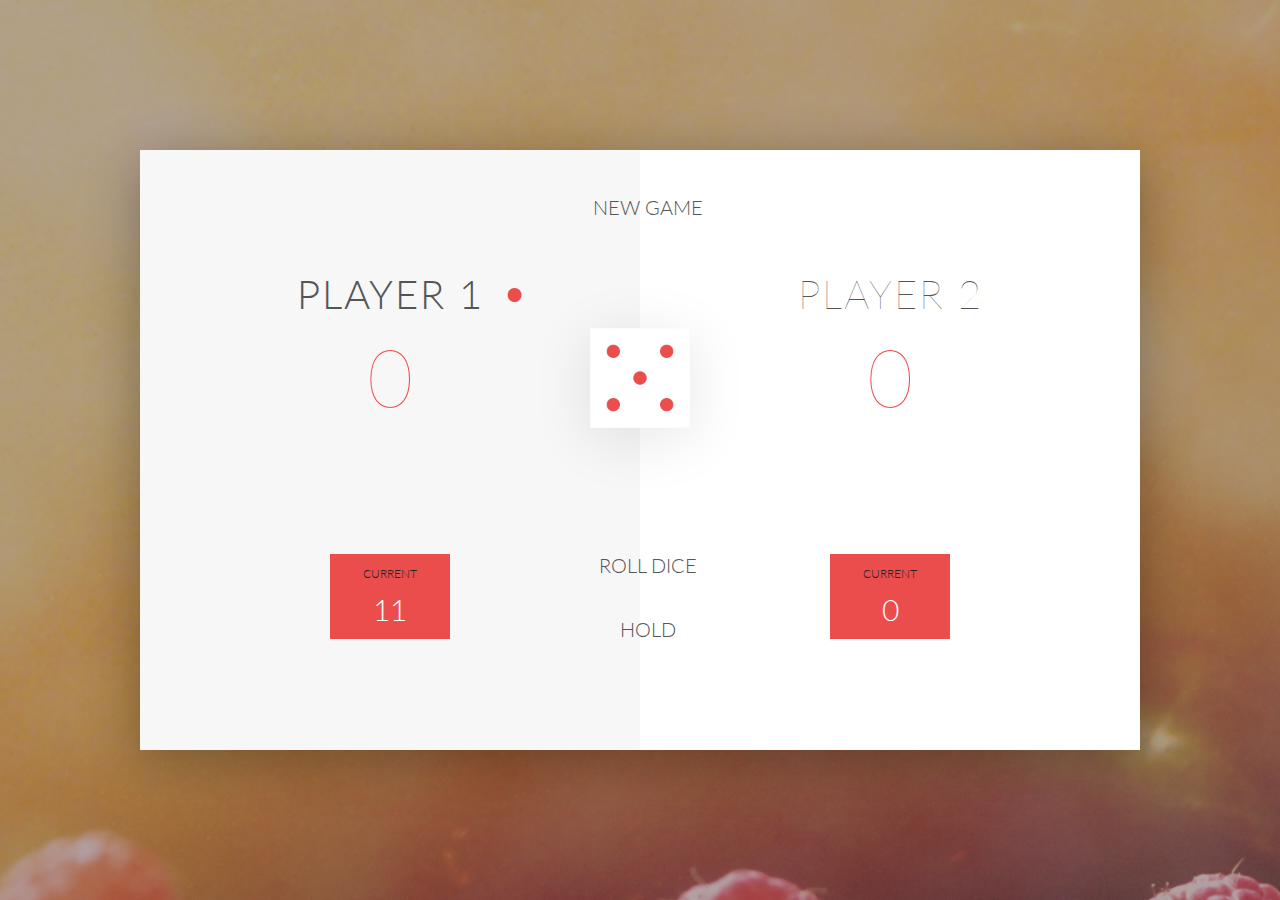
==== starter/index.html @ e44fa2d8 "addded starter file for dice game" ====
<!DOCTYPE html>
<html lang="en">
    <head>
        <meta charset="UTF-8">
        <link href="https://fonts.googleapis.com/css?family=Lato:100,300,600" rel="stylesheet" type="text/css">
        <link href="http://code.ionicframework.com/ionicons/2.0.1/css/ionicons.min.css" rel="stylesheet" type="text/css">
        <link type="text/css" rel="stylesheet" href="style.css">
        
        <title>Pig Game</title>
    </head>

    <body>
        <div class="wrapper clearfix">
            <div class="player-0-panel active">
                <div class="player-name" id="name-0">Player 1</div>
                <div class="player-score" id="score-0">0</div>
                <div class="player-current-box">
                    <div class="player-current-label">Current</div>
                    <div class="player-current-score" id="current-0">11</div>
                </div>
            </div>
            
            <div class="player-1-panel">
                <div class="player-name" id="name-1">Player 2</div>
                <div class="player-score" id="score-1">0</div>
                <div class="player-current-box">
                    <div class="player-current-label">Current</div>
                    <div class="player-current-score" id="current-1">0</div>
                </div>
            </div>
            
            <button class="btn-new"><i class="ion-ios-plus-outline"></i>New game</button>
            <button class="btn-roll"><i class="ion-ios-loop"></i>Roll dice</button>
            <button class="btn-hold"><i class="ion-ios-download-outline"></i>Hold</button>
            
            <img src="dice-5.png" alt="Dice" class="dice">
        </div>
        
        <script src="app.js"></script>
    </body>
</html>
---- starter/style.css ----
/**********************************************
*** GENERAL
**********************************************/

* {
    margin: 0;
    padding: 0;
    box-sizing: border-box;
    
}

.clearfix::after {
    content: "";
    display: table;
    clear: both;
}

body {
    background-image: linear-gradient(rgba(62, 20, 20, 0.4), rgba(62, 20, 20, 0.4)), url(back.jpg);
    background-size: cover;
    background-position: center;
    font-family: Lato;
    font-weight: 300;
    position: relative;
    height: 100vh;
    color: #555;
}

.wrapper {
    width: 1000px;
    position: absolute;
    top: 50%;
    left: 50%;
    transform: translate(-50%, -50%);
    background-color: #fff;
    box-shadow: 0px 10px 50px rgba(0, 0, 0, 0.3);
    overflow: hidden;
}

.player-0-panel,
.player-1-panel {
    width: 50%;
    float: left;
    height: 600px;
    padding: 100px;
}



/**********************************************
*** PLAYERS
**********************************************/

.player-name {
    font-size: 40px;
    text-align: center;
    text-transform: uppercase;
    letter-spacing: 2px;
    font-weight: 100;
    margin-top: 20px;
    margin-bottom: 10px;
    position: relative;
}

.player-score {
    text-align: center;
    font-size: 80px;
    font-weight: 100;
    color: #EB4D4D;
    margin-bottom: 130px;
}

.active { background-color: #f7f7f7; }
.active .player-name { font-weight: 300; }

.active .player-name::after {
    content: "\2022";
    font-size: 47px;
    position: absolute;
    color: #EB4D4D;
    top: -7px;
    right: 10px;
    
}

.player-current-box {
    background-color: #EB4D4D;
    color: #fff;
    width: 40%;
    margin: 0 auto;
    padding: 12px;
    text-align: center;
}

.player-current-label {
    text-transform: uppercase;
    margin-bottom: 10px;
    font-size: 12px;
    color: #222;
}

.player-current-score {
    font-size: 30px;
}

button {
    position: absolute;
    width: 200px;
    left: 50%;
    transform: translateX(-50%);
    color: #555;
    background: none;
    border: none;
    font-family: Lato;
    font-size: 20px;
    text-transform: uppercase;
    cursor: pointer;
    font-weight: 300;
    transition: background-color 0.3s, color 0.3s;
}

button:hover { font-weight: 600; }
button:hover i { margin-right: 20px; }

button:focus {
    outline: none;
}

i {
    color: #EB4D4D;
    display: inline-block;
    margin-right: 15px;
    font-size: 32px;
    line-height: 1;
    vertical-align: text-top;
    margin-top: -4px;
    transition: margin 0.3s;
}

.btn-new { top: 45px;}
.btn-roll { top: 403px;}
.btn-hold { top: 467px;}

.dice {
    position: absolute;
    left: 50%;
    top: 178px;
    transform: translateX(-50%);
    height: 100px;
    box-shadow: 0px 10px 60px rgba(0, 0, 0, 0.10);
}

.winner { background-color: #f7f7f7; }
.winner .player-name { font-weight: 300; color: #EB4D4D; }
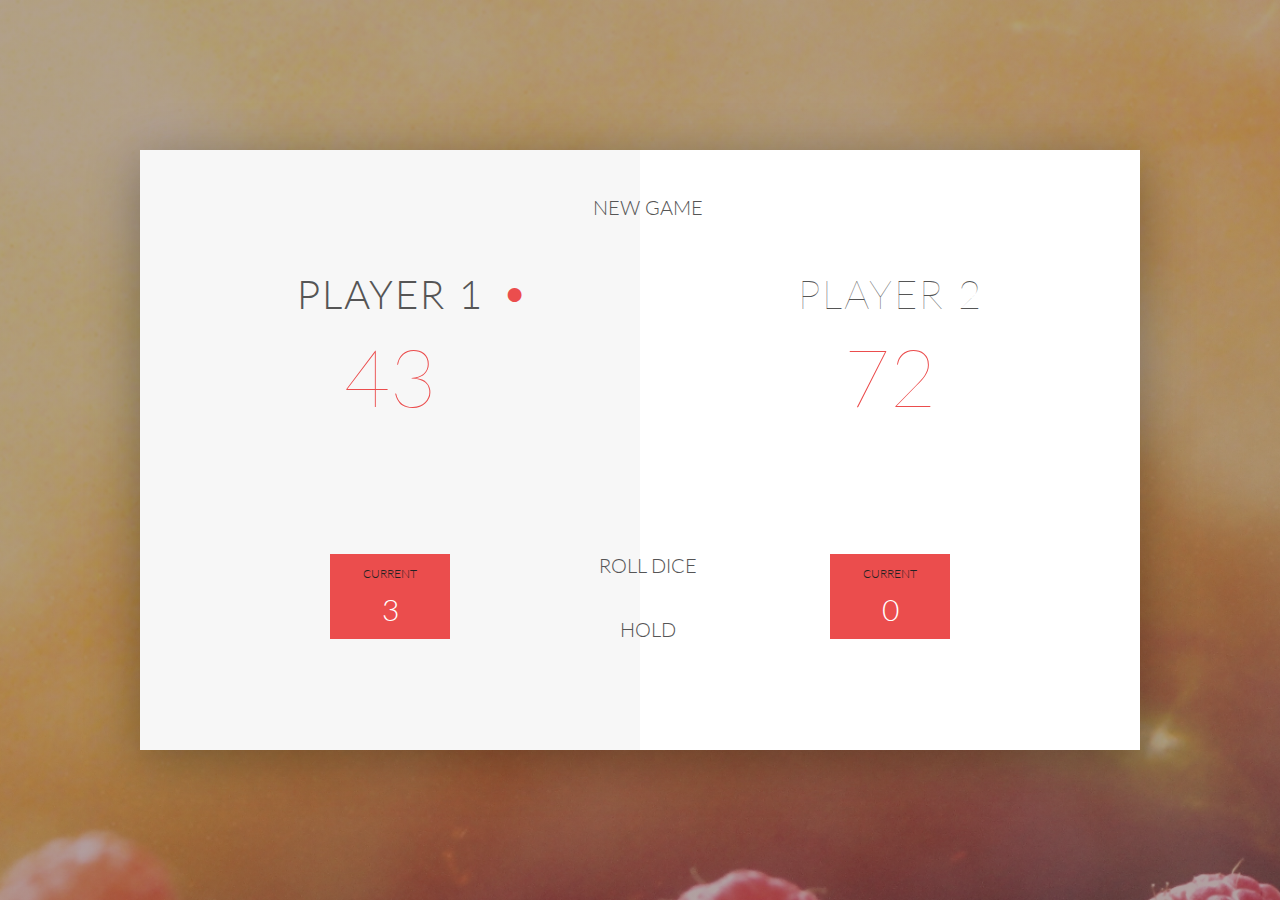
==== commit e66ddb35: "first lesson in dom manipulation" ====
--- a/starter/index.html
+++ b/starter/index.html
@@ -13,7 +13,7 @@
         <div class="wrapper clearfix">
             <div class="player-0-panel active">
                 <div class="player-name" id="name-0">Player 1</div>
-                <div class="player-score" id="score-0">0</div>
+                <div class="player-score" id="score-0">43</div>
                 <div class="player-current-box">
                     <div class="player-current-label">Current</div>
                     <div class="player-current-score" id="current-0">11</div>
@@ -22,7 +22,7 @@
             
             <div class="player-1-panel">
                 <div class="player-name" id="name-1">Player 2</div>
-                <div class="player-score" id="score-1">0</div>
+                <div class="player-score" id="score-1">72</div>
                 <div class="player-current-box">
                     <div class="player-current-label">Current</div>
                     <div class="player-current-score" id="current-1">0</div>
--- a/starter/style.css
+++ b/starter/style.css
@@ -1,6 +1,7 @@
 /**********************************************
 *** GENERAL
 **********************************************/
+
 
 * {
     margin: 0;
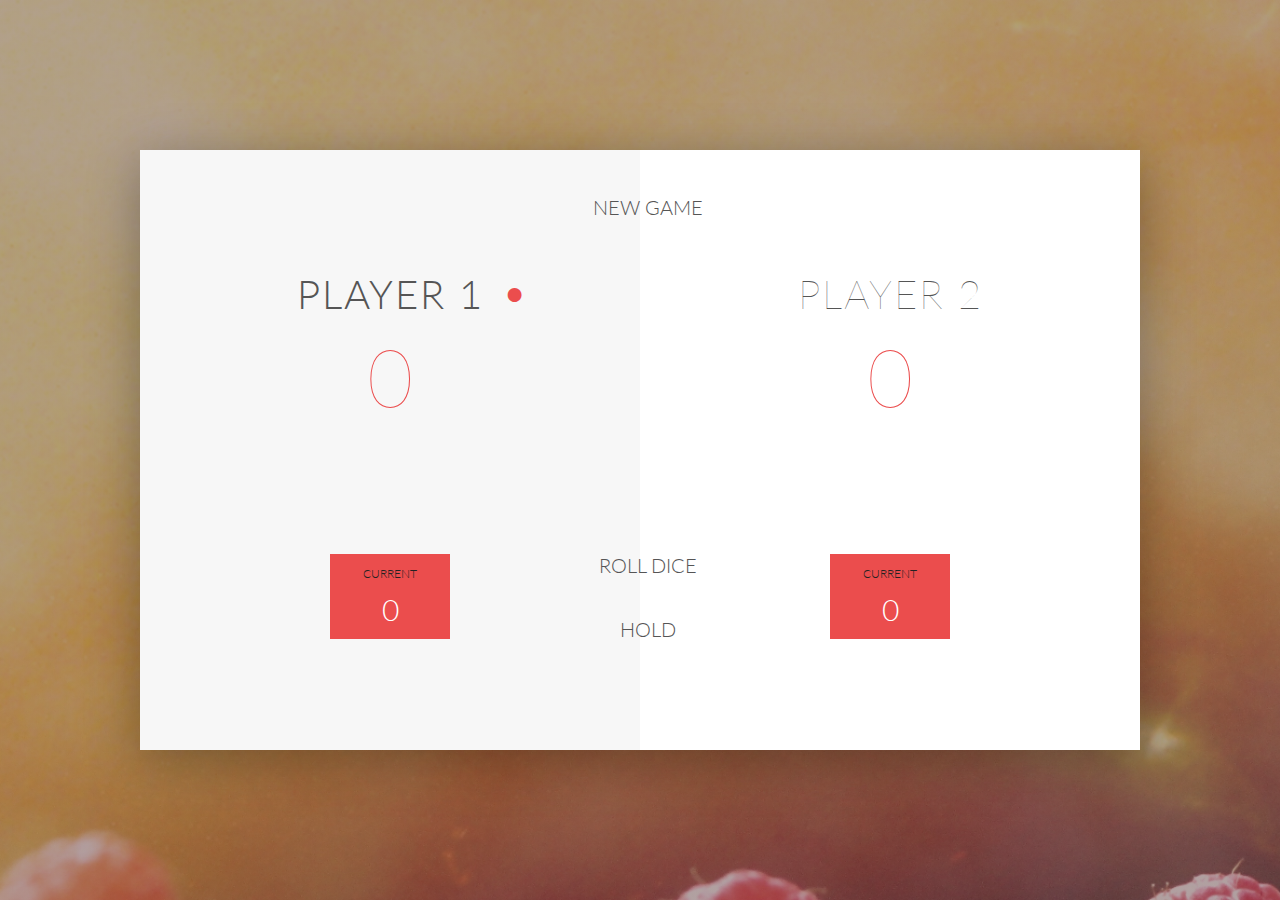
==== commit df018a47: "added challenge for two sixes rolled" ====
--- a/starter/index.html
+++ b/starter/index.html
@@ -36,6 +36,7 @@
             <img src="dice-5.png" alt="Dice" class="dice">
         </div>
         
-        <script src="app.js"></script>
+        <!-- <script src="app.js"></script> -->
+        <script src="challenges.js"></script>
     </body>
 </html>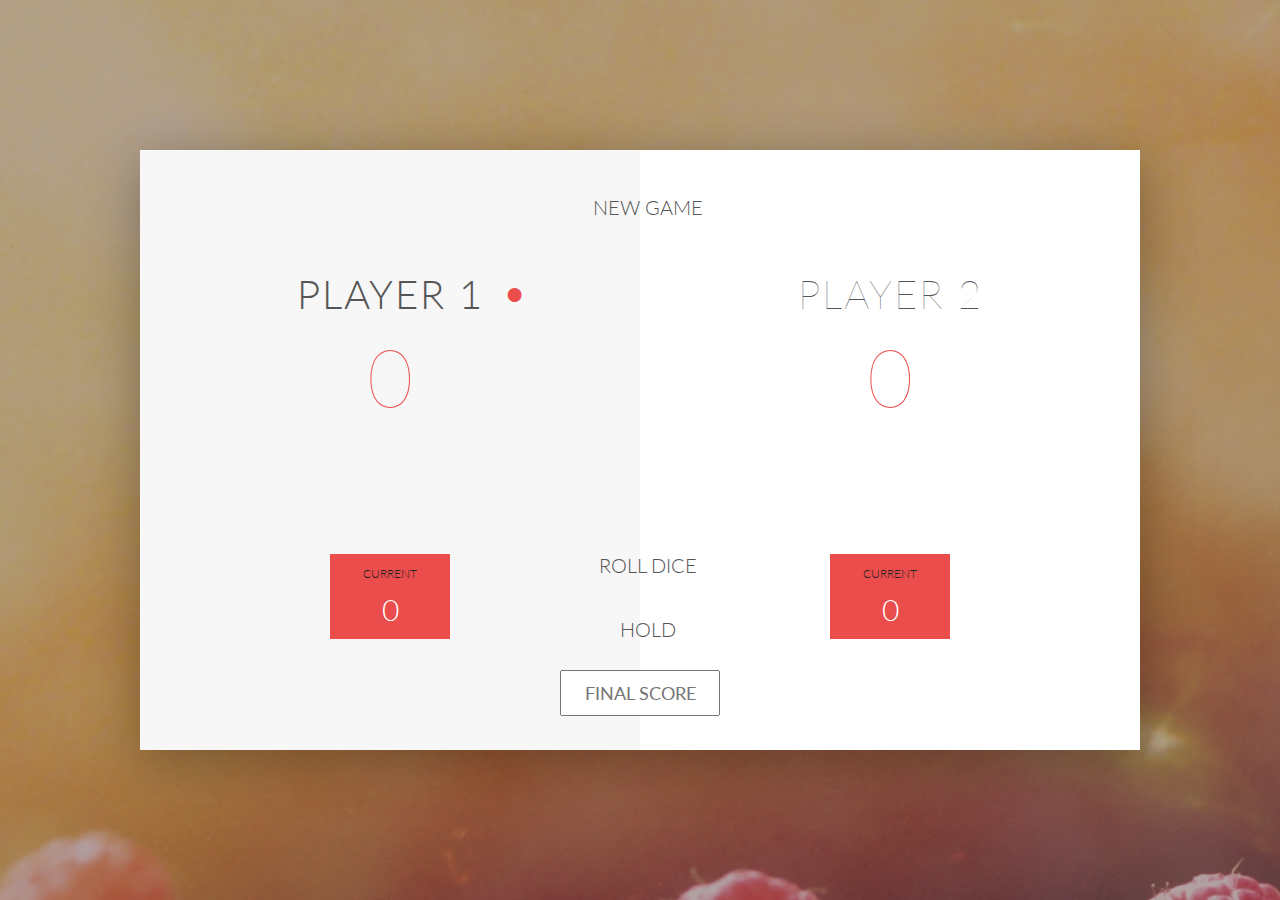
==== commit 48615f6d: "added player input for winning score" ====
--- a/starter/index.html
+++ b/starter/index.html
@@ -33,6 +33,7 @@
             <button class="btn-roll"><i class="ion-ios-loop"></i>Roll dice</button>
             <button class="btn-hold"><i class="ion-ios-download-outline"></i>Hold</button>
             
+            <input type="text" placeholder="Final Score" class="final-score">
             <img src="dice-5.png" alt="Dice" class="dice">
         </div>
         
--- a/starter/style.css
+++ b/starter/style.css
@@ -1,7 +1,22 @@
 /**********************************************
 *** GENERAL
 **********************************************/
-
+.final-score{
+    position: absolute;
+    left: 50%;
+    transform: translateX(-50%);
+    top: 520px;
+    color: #555;
+    font-size: 18px;
+    font-family: 'Lato';
+    text-align: center;
+    padding: 10px;
+    width: 160px;
+    text-transform: uppercase;
+}
+.final-score:focus {
+    outline-color: red;
+}
 
 * {
     margin: 0;
